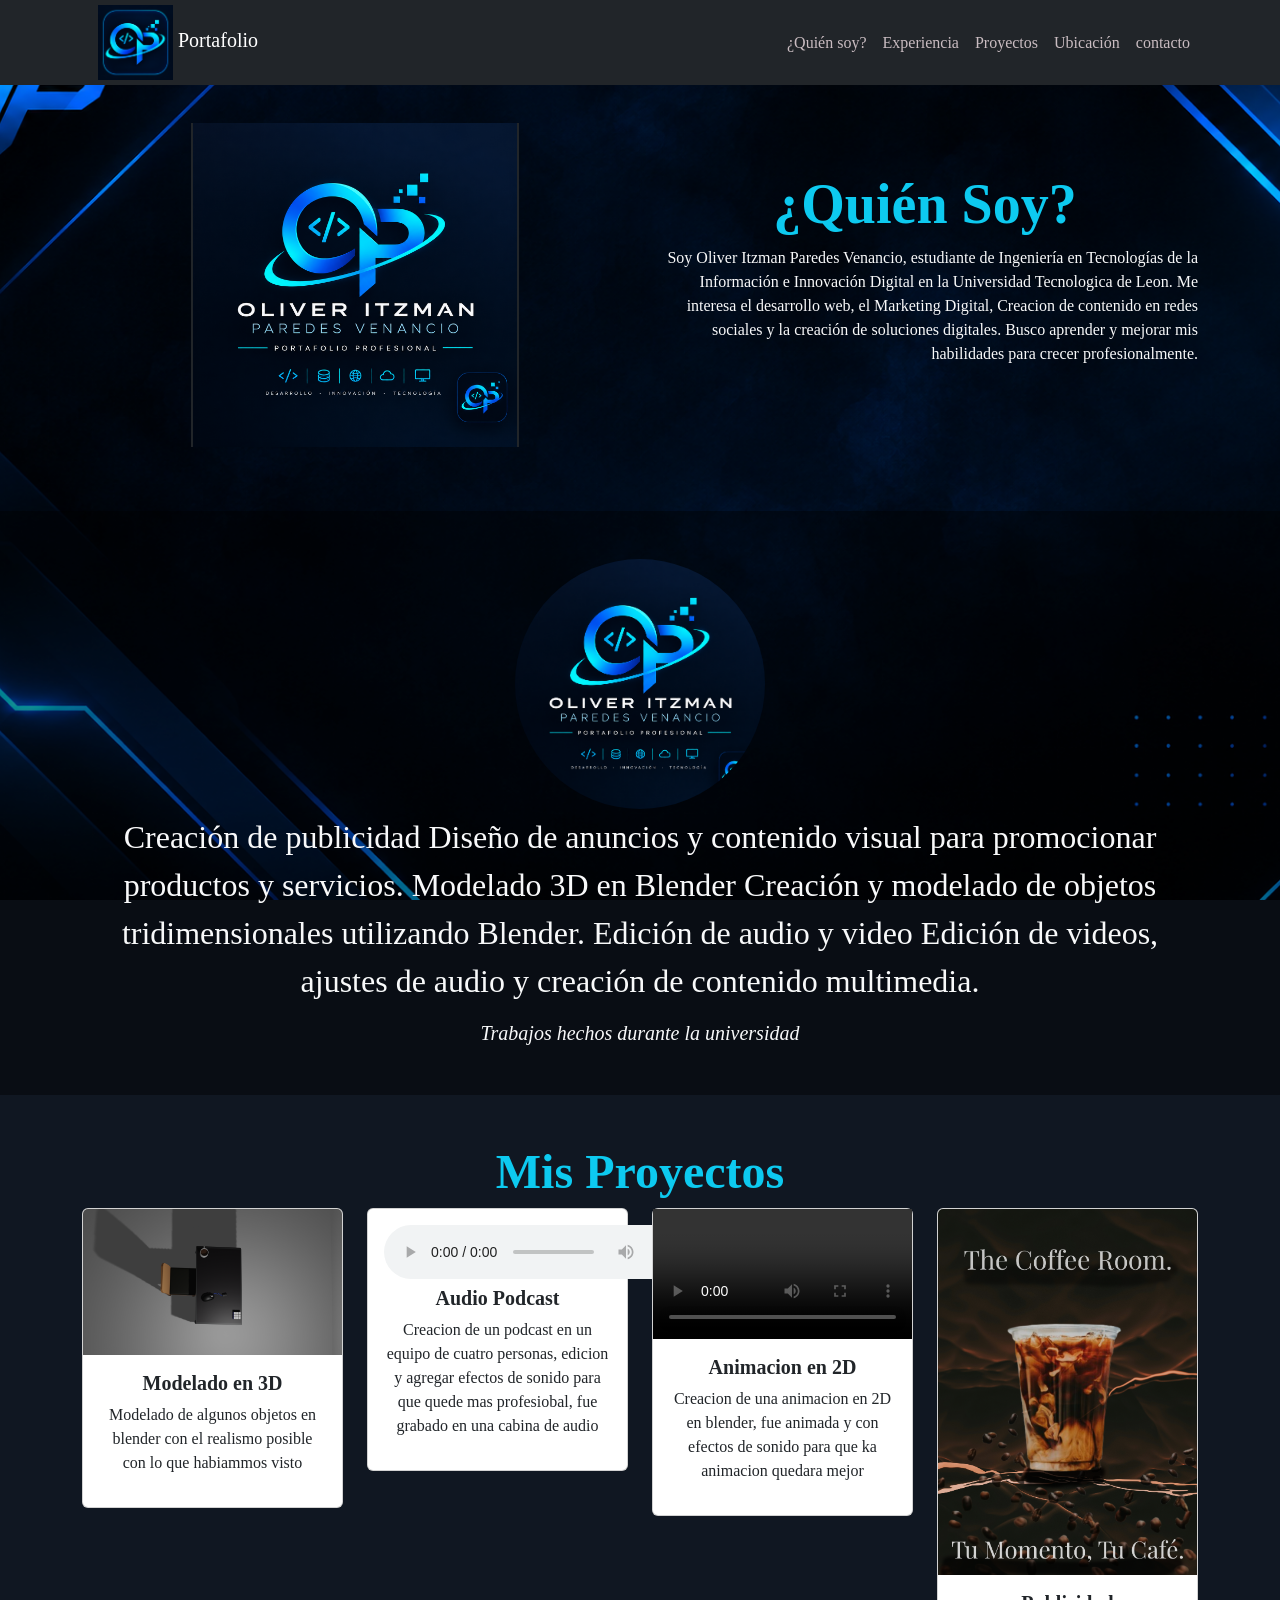
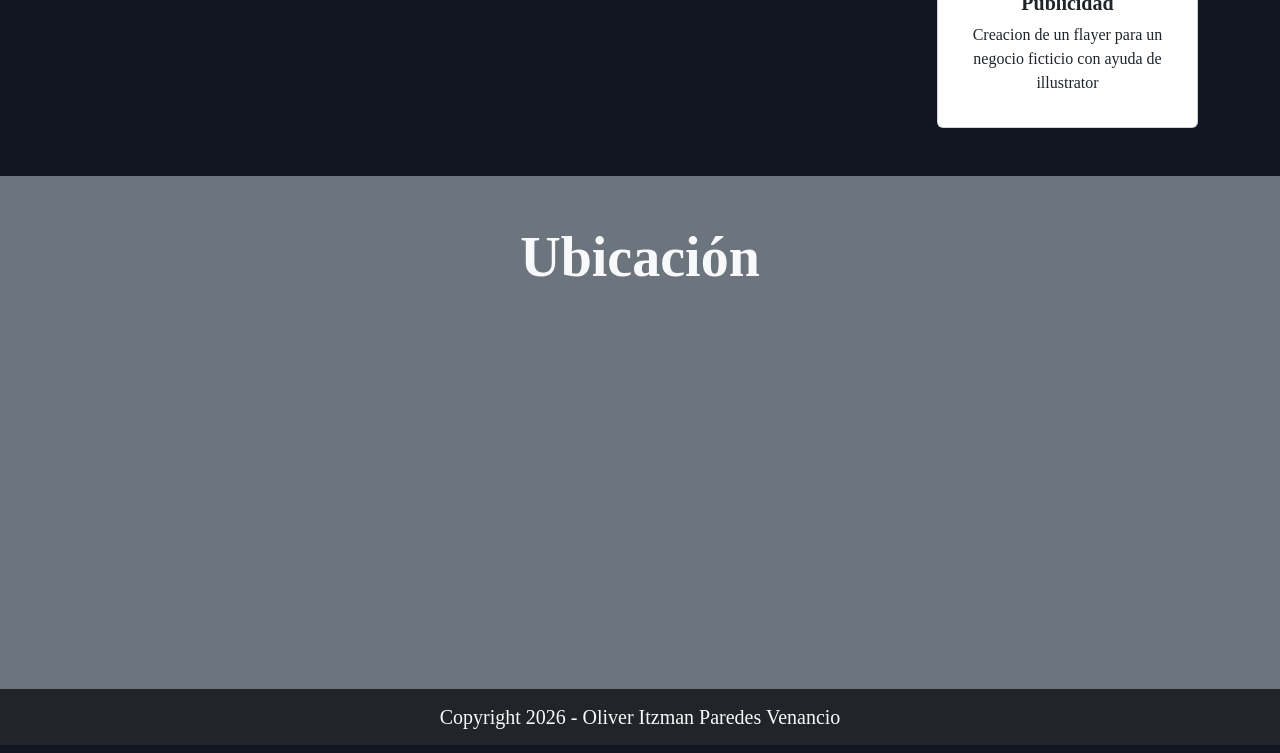
==== index.html @ 1f96e38a "Add files via upload" ====
<!DOCTYPE html>
<html lang="es">
<head>
    <meta charset="UTF-8">
    <meta name="viewport" content="width=device-width, initial-scale=1.0">

    <!-- <link href="https://cdn.jsdelivr.net/npm/bootstrap@5.3.8/dist/css/bootstrap.min.css" rel="stylesheet" integrity="sha384-sRIl4kxILFvY47J16cr9ZwB07vP4J8+LH7qKQnuqkuIAvNWLzeN8tE5YBujZqJLB" crossorigin="anonymous"> -->
    <link href="https://cdn.jsdelivr.net/npm/bootstrap@5.3.3/dist/css/bootstrap.min.css" rel="stylesheet">
    <link rel="stylesheet" href="css/estilos.css">
    <link rel="shortcut icon" href="iconos/favicon.ico" type="image/x-icon">
   
    <title>Mi Portafolio</title>
    
</head>
<body>
    <header class="navbar navbar-expand-lg bg-dark navbar-dark  py-0  fixed-top ">
     <nav class="container">
    <a class="navbar-brand" href="#"></a>
        <a class="navbar-brand" href="#">
      <img src="imagenes/Emblema tecnológico neón OP.png" alt="Logo"  class="d-inline-block align-text-middle logotipo">
      Portafolio
    </a>
      <button class="navbar-toggler" type="button" data-bs-toggle="collapse" data-bs-target="#navbarNavAltMarkup" aria-controls="navbarNavAltMarkup" aria-expanded="false" aria-label="Toggle navigation">
      <span class="navbar-toggler-icon"></span>
          </button>
    <div class="collapse navbar-collapse" id="navbarNavAltMarkup">
    <div class="navbar-nav ms-auto">
        <a class="nav-link " href="#quien">¿Quién soy?</a>
        <a class="nav-link" href="#experiencia">Experiencia</a>
        <a class="nav-link" href="#proyectos">Proyectos</a>
        <a class="nav-link" href="#ubicacion">Ubicación</a>
        <a class="nav-link" href="Contacto.html">contacto</a>
      </div>
    </div>
  </nav>
</header>

  <section id="quien" class="container py-5">

  
    <div class="row">
        <figure class="col-lg-6 col-md-10 offset-md-1 offset-lg-0">
            <img src="imagenes/Identidad tecnológica OP en neón azul.png" alt="Logo" class="img-fluid logo border-start border-end border-2 border-dark">
        </figure>

       <article class="col-lg-6 col-md-10 offset-md-1 offset-lg-0 text-center text-lg-end pt-lg-5">
        <h1 class="display-4 fw-bold text-info text-center">¿Quién Soy?</h1>
        <p id="parrafo" class="collapse d-lg-block text-light "> Soy Oliver Itzman Paredes Venancio, estudiante de Ingeniería en Tecnologías de la Información e Innovación Digital en la Universidad Tecnologica de Leon. Me interesa el desarrollo web, el Marketing Digital, Creacion de contenido en redes sociales  y la creación de soluciones digitales. Busco aprender y mejorar mis habilidades para crecer profesionalmente.</p>
        <a class="btn btn-primary d-lg-none" data-bs-toggle="collapse" href="#parrafo" role="button" aria-expanded="false" aria-controls="collapseExample">
      Leer Más....
  </a>

      </article>

    </div>

    </section> 

     <section id="experiencia" class="text-center text-light py-5 ">
       
      <article class="container"> 
        <img src="imagenes/Identidad tecnológica OP en neón azul.png" alt="Usuario" class="img-fluid rounded-circle d-none d-lg-inline mb-1" width="250">
        <p class="fs-2">Creación de publicidad

Diseño de anuncios y contenido visual para promocionar productos y servicios.

Modelado 3D en Blender

Creación y modelado de objetos tridimensionales utilizando Blender.

Edición de audio y video

Edición de videos, ajustes de audio y creación de contenido multimedia.</p>
         <span class="h5 fst-italic"> Trabajos hechos durante la universidad</span>  
      </article>
        
     </section>
     <section id="proyectos" class="py-5 container">
      <h1 class="display-5 fw-bold text-center text-info">Mis Proyectos</h1>
      <div class="row">
        <article class="col-10 offset-1 col-md-6 offset-md-0 col-lg-3 mb-3 mb-lg-0">
        <div class="card">
         <img src="imagenes/Blender.png" class="card-img-top" alt="Modelado en 3D">
       <div class="card-body">
         <h5 class="card-title fw-bold text-start text-lg-center"> Modelado en 3D </h5>
         <p class="card-text d-none d-lg-block text-center">Modelado de algunos objetos en blender con el realismo posible con lo que habiammos visto</p>
        <a href="#" class="btn btn-primary d-lg-none"  data-bs-toggle="modal" data-bs-target="#proy_M3">Ver Proyecto....</a>
      </div>
   </div>
   </article>
        <article class="col-10 offset-1 col-md-6 offset-md-0 col-lg-3 mb-3 mb-lg-0">
        <div class="card">
          
       <div class="card-body"> <audio controls>
        <source src="audio/podcast.wav" type="audio/wav">
        Tu navegador no puede reproducir este audio.
          </audio>

         <h5 class="card-title fw-bold text-start text-lg-center">Audio Podcast</h5>
         <p class="card-text d-none d-lg-block text-center">Creacion de un podcast en un equipo de cuatro personas, edicion y agregar efectos de sonido para que quede mas profesiobal, fue grabado en una cabina de audio</p>
        <a href="#" class="btn btn-primary d-lg-none"  data-bs-toggle="modal" data-bs-target="#proy_AP">Ver Proyecto....</a>
      </div>
   </div>
   </article>
        <article class="col-10 offset-1 col-md-6 offset-md-0 col-lg-3 mb-3 mb-lg-0">
        <div class="card">
            <video controls>
        <source src="video/Animacion2d.mp4" type="video/mp4">
        Tu navegador no puede reproducir este video.
            </video>
       <div class="card-body">
         <h5 class="card-title fw-bold text-start text-lg-center">Animacion en 2D</h5>
         <p class="card-text d-none d-lg-block text-center">Creacion de una animacion en 2D en blender, fue animada y con efectos de sonido para que ka animacion quedara mejor</p>
        <a href="#" class="btn btn-primary d-lg-none"  data-bs-toggle="modal" data-bs-target="#proy_AD">Ver Proyecto....</a>
      </div>
   </div>
   </article>
        <article class="col-10 offset-1 col-md-6 offset-md-0 col-lg-3 mb-3 mb-lg-0">
        <div class="card">
         <img src="imagenes/Cartel-Publicitario.png" class="card-img-top" alt="Publicidad">
       <div class="card-body">
         <h5 class="card-title fw-bold text-start text-lg-center">Publicidad </h5>
         <p class="card-text d-none d-lg-block text-center">Creacion de un flayer para un negocio ficticio con ayuda de illustrator</p>
        <a href="#" class="btn btn-primary d-lg-none"  data-bs-toggle="modal" data-bs-target="#proy_Pb">Ver Proyecto....</a>
      </div>
   </div>
   </article>
</div>
     </section>

     <section id="ubicacion" class="container-fluid bg-secondary pt-2 pt-lg-5 pb-3">
       <h1 class="display-4 fw-bold text-center pb-3 text-light d-none d-lg-block">Ubicación</h1>
       <iframe id="mapa"   class="w-100"  height="400" src="https://www.google.com/maps/embed?pb=!1m18!1m12!1m3!1d29781.062373340967!2d-101.6162001375398!3d21.087323456879627!2m3!1f0!2f0!3f0!3m2!1i1024!2i768!4f13.1!3m3!1m2!1s0x842b963652f40f0d%3A0xa7d88da0ad8eff8a!2sUniversidad%20Tecnol%C3%B3gica%20de%20Le%C3%B3n!5e0!3m2!1ses-419!2smx!4v1792824363366!5m2!1ses-419!2smx" width="600" height="450" style="border:0;" allowfullscreen="" loading="lazy" referrerpolicy="strict-origin-when-cross-origin"></>">
      
      </iframe>
       
       <!-- carousel -->
     </section>


     <footer class="container-fluid bg-dark text-light text-center">
      <p class="py-3 h5">Copyright 2026 - Oliver Itzman Paredes Venancio</p>
     </footer>




     <!---------Ventanas Modales------------>
     <div class="modal fade" id="proy_M3" data-bs-backdrop="static" data-bs-keyboard="false" tabindex="-1" aria-labelledby="staticBackdropLabel" aria-hidden="true">
  <div class="modal-dialog">
    <div class="modal-content">
      <div class="modal-header">
        <h1 class="modal-title fs-5" id="staticBackdropLabel">Modelado</h1>
        <button type="button" class="btn-close" data-bs-dismiss="modal" aria-label="Close"></button>
      </div>
      <div class="modal-body">
       Modelado de Objetos en Blender
      </div>
      <div class="modal-footer">
        <button type="button" class="btn btn-secondary" data-bs-dismiss="modal">Close</button>
      </div>
    </div>
  </div>
</div>
     <div class="modal fade" id="proy_AP" data-bs-backdrop="static" data-bs-keyboard="false" tabindex="-1" aria-labelledby="staticBackdropLabel" aria-hidden="true">
  <div class="modal-dialog">
    <div class="modal-content">
      <div class="modal-header">
        <h1 class="modal-title fs-5" id="staticBackdropLabel">Audio Podcast</h1>
        <button type="button" class="btn-close" data-bs-dismiss="modal" aria-label="Close"></button>
      </div>
      <div class="modal-body">
        Elaboracion de Podcast con efectos de sonido
      </div>
      <div class="modal-footer">
        <button type="button" class="btn btn-secondary" data-bs-dismiss="modal">Close</button>
      </div>
    </div>
  </div>
</div>
     <div class="modal fade" id="proy_AD" data-bs-backdrop="static" data-bs-keyboard="false" tabindex="-1" aria-labelledby="staticBackdropLabel" aria-hidden="true">
  <div class="modal-dialog">
    <div class="modal-content">
      <div class="modal-header">
        <h1 class="modal-title fs-5" id="staticBackdropLabel">Animacion en 2D</h1>
        <button type="button" class="btn-close" data-bs-dismiss="modal" aria-label="Close"></button>
      </div>
      <div class="modal-body">
        Creacion de animacion en 2D, creamos una animacion de among us aporte la idea creativa y los objetos
      </div>
      <div class="modal-footer">
        <button type="button" class="btn btn-secondary" data-bs-dismiss="modal">Close</button>
      </div>
    </div>
  </div>
</div>
     <div class="modal fade" id="proy_Pb" data-bs-backdrop="static" data-bs-keyboard="false" tabindex="-1" aria-labelledby="staticBackdropLabel" aria-hidden="true">
  <div class="modal-dialog">
    <div class="modal-content">
      <div class="modal-header">
        <h1 class="modal-title fs-5" id="staticBackdropLabel">Publicidad</h1>
        <button type="button" class="btn-close" data-bs-dismiss="modal" aria-label="Close"></button>
      </div>
      <div class="modal-body">
        Elaboracion de un flayer para un negocio 
      </div>
      <div class="modal-footer">
        <button type="button" class="btn btn-secondary" data-bs-dismiss="modal">Close</button>
      </div>
    </div>
  </div>
</div>







   
    <!--  <script src="https://cdn.jsdelivr.net/npm/bootstrap@5.3.8/dist/js/bootstrap.bundle.min.js" integrity="sha384-FKyoEForCGlyvwx9Hj09JcYn3nv7wiPVlz7YYwJrWVcXK/BmnVDxM+D2scQbITxI" crossorigin="anonymous"></script>  -->
   
    <script src="js/bootstrap.bundle.min.js"></script>
    <script src="https://cdn.jsdelivr.net/npm/bootstrap@5.3.3/dist/js/bootstrap.bundle.min.js"></script>
</body>
</html>
---- css/estilos.css ----
@font-face {
    font-family: "Chilanka";
    src: url("../font/Chilanka-Regular.ttf");
}
@font-face {
    font-family: "Bubbler";
    src: url("../font/BubblerOne-Regular.ttf");
}

body{
    font-family: Bubbler, cursive;
    background-image: url("../imagenes/Fondo.png");
    background-size: cover;
    background-position: center;
    background-repeat: no-repeat;
    background-attachment: fixed;
    background-color: #101722;
}

body.contacto footer {
    flex-shrink: 0;
}

.contacto{ font-family: Chilanka, cursive;
    background-image: url("../imagenes/Fondo2.jpg");
    background-size: cover;
    background-position: center;
    background-repeat: no-repeat;
    background-attachment: fixed;
    background-color: #101722;

}

.logotipo{
    width: 75px;


}
.logo{

     width: 60%;
     height: auto;
     display: block;
     margin: auto;

}
.nav-link{
    color: rgba(244, 226, 231, 0.8)
}

.nav-link:hover{
    color: rgb(3, 15, 25,1);
}

#quien{
    margin-top: 75px;
}

.card:hover{
    box-shadow: 0px 0px 5px #000;

}

#mapa{
    height: 350px;
}

#experiencia{
    background-color: rgba(0, 0, 0, 0.425);
}
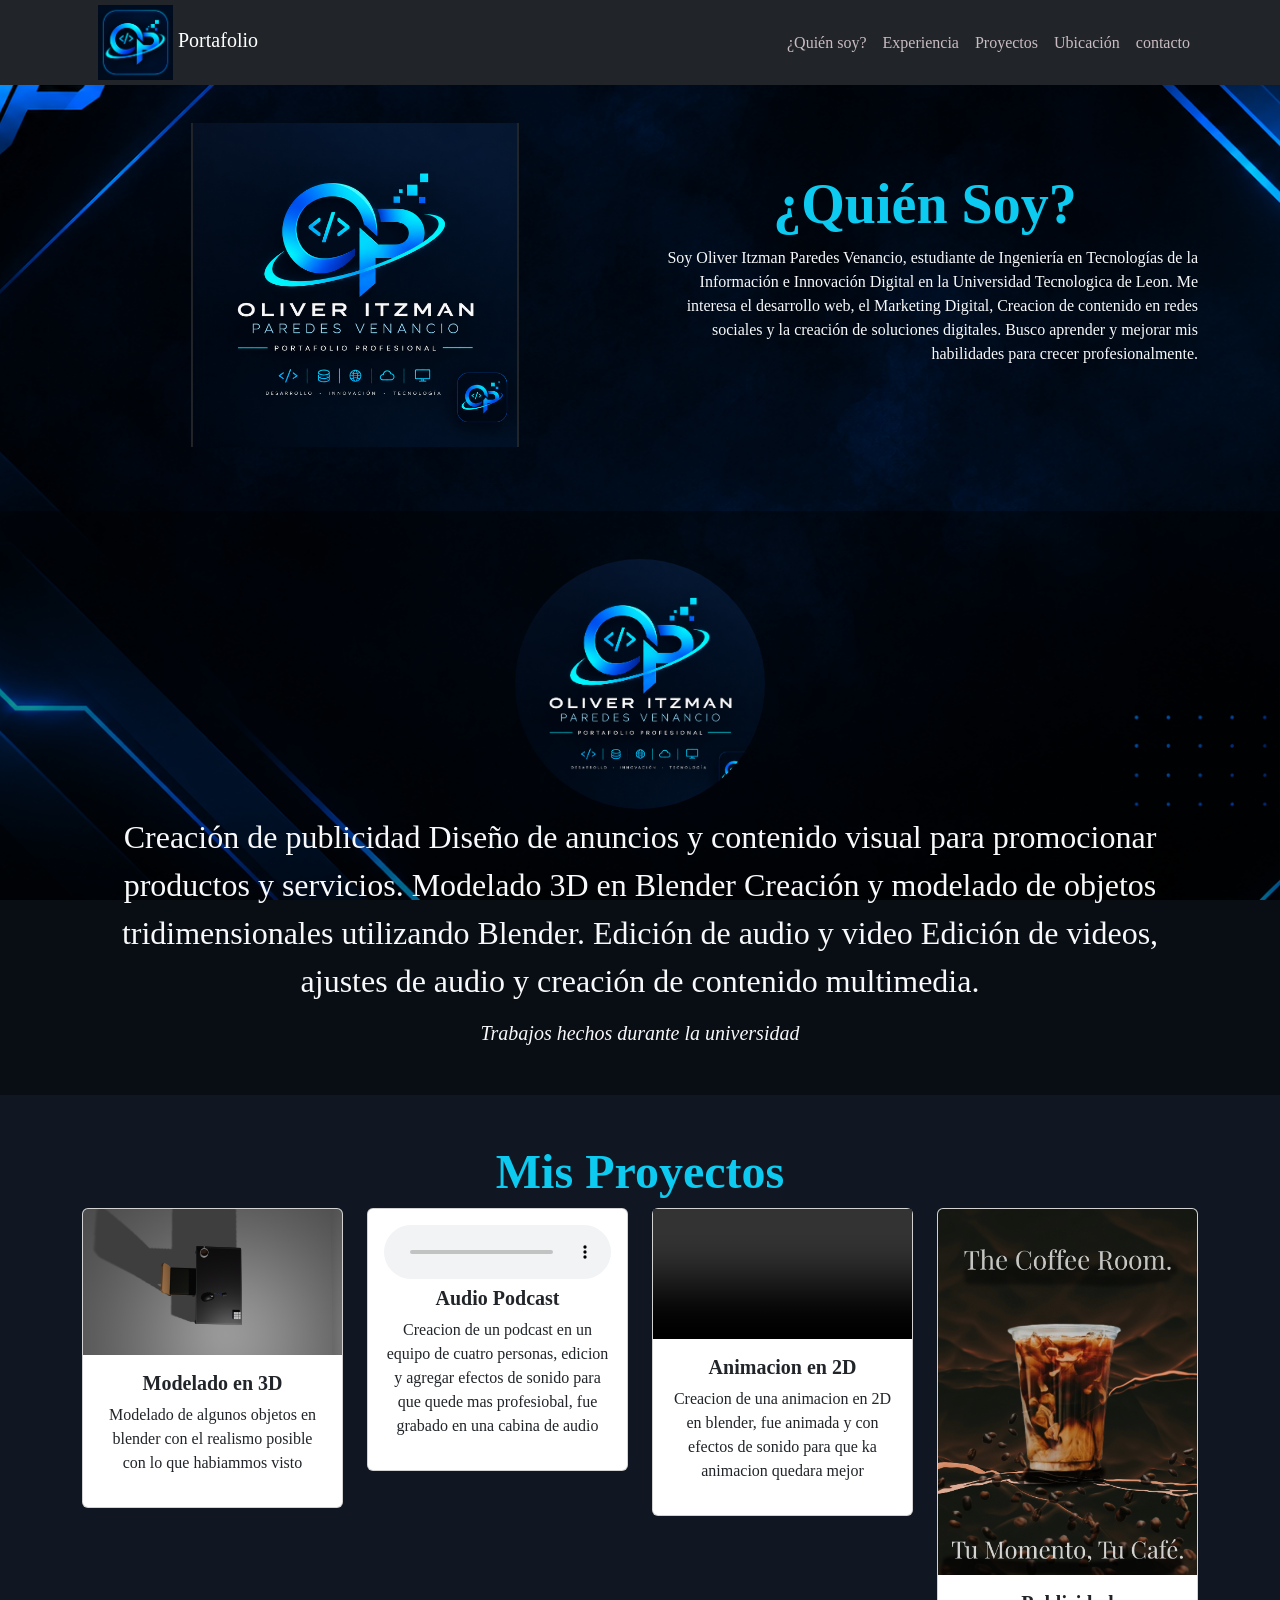
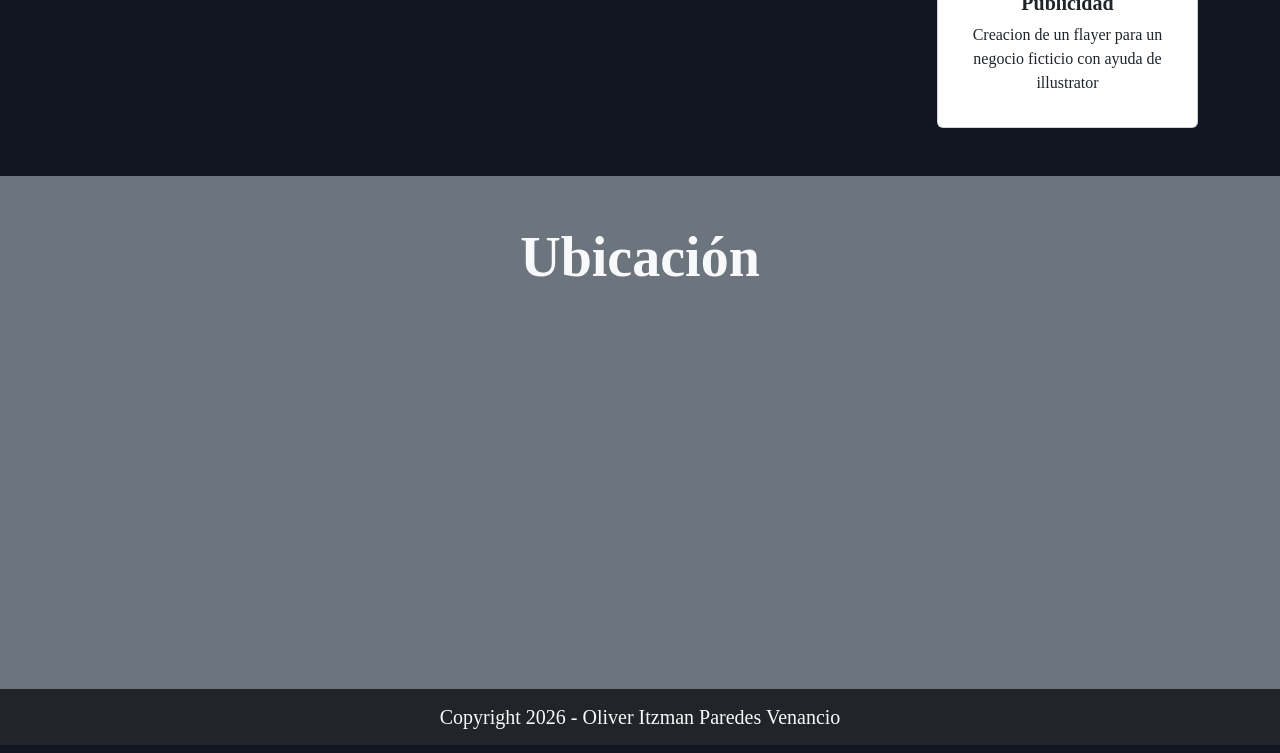
==== commit 966c5553: "Add files via upload" ====
--- a/index.html
+++ b/index.html
@@ -91,10 +91,10 @@
         <article class="col-10 offset-1 col-md-6 offset-md-0 col-lg-3 mb-3 mb-lg-0">
         <div class="card">
           
-       <div class="card-body"> <audio controls>
-        <source src="audio/podcast.wav" type="audio/wav">
-        Tu navegador no puede reproducir este audio.
-          </audio>
+       <div class="card-body"> <audio controls class="w-100">
+         <source src="audio/PodCast.mp3" type="audio/mpeg">
+          Tu navegador no puede reproducir este audio.
+           </audio>
 
          <h5 class="card-title fw-bold text-start text-lg-center">Audio Podcast</h5>
          <p class="card-text d-none d-lg-block text-center">Creacion de un podcast en un equipo de cuatro personas, edicion y agregar efectos de sonido para que quede mas profesiobal, fue grabado en una cabina de audio</p>
@@ -104,10 +104,10 @@
    </article>
         <article class="col-10 offset-1 col-md-6 offset-md-0 col-lg-3 mb-3 mb-lg-0">
         <div class="card">
-            <video controls>
-        <source src="video/Animacion2d.mp4" type="video/mp4">
-        Tu navegador no puede reproducir este video.
-            </video>
+            <video controls class="w-100">
+             <source src="video/Animacion2d.mp4" type="video/mp4">
+              Tu navegador no puede reproducir este video.
+                </video>
        <div class="card-body">
          <h5 class="card-title fw-bold text-start text-lg-center">Animacion en 2D</h5>
          <p class="card-text d-none d-lg-block text-center">Creacion de una animacion en 2D en blender, fue animada y con efectos de sonido para que ka animacion quedara mejor</p>
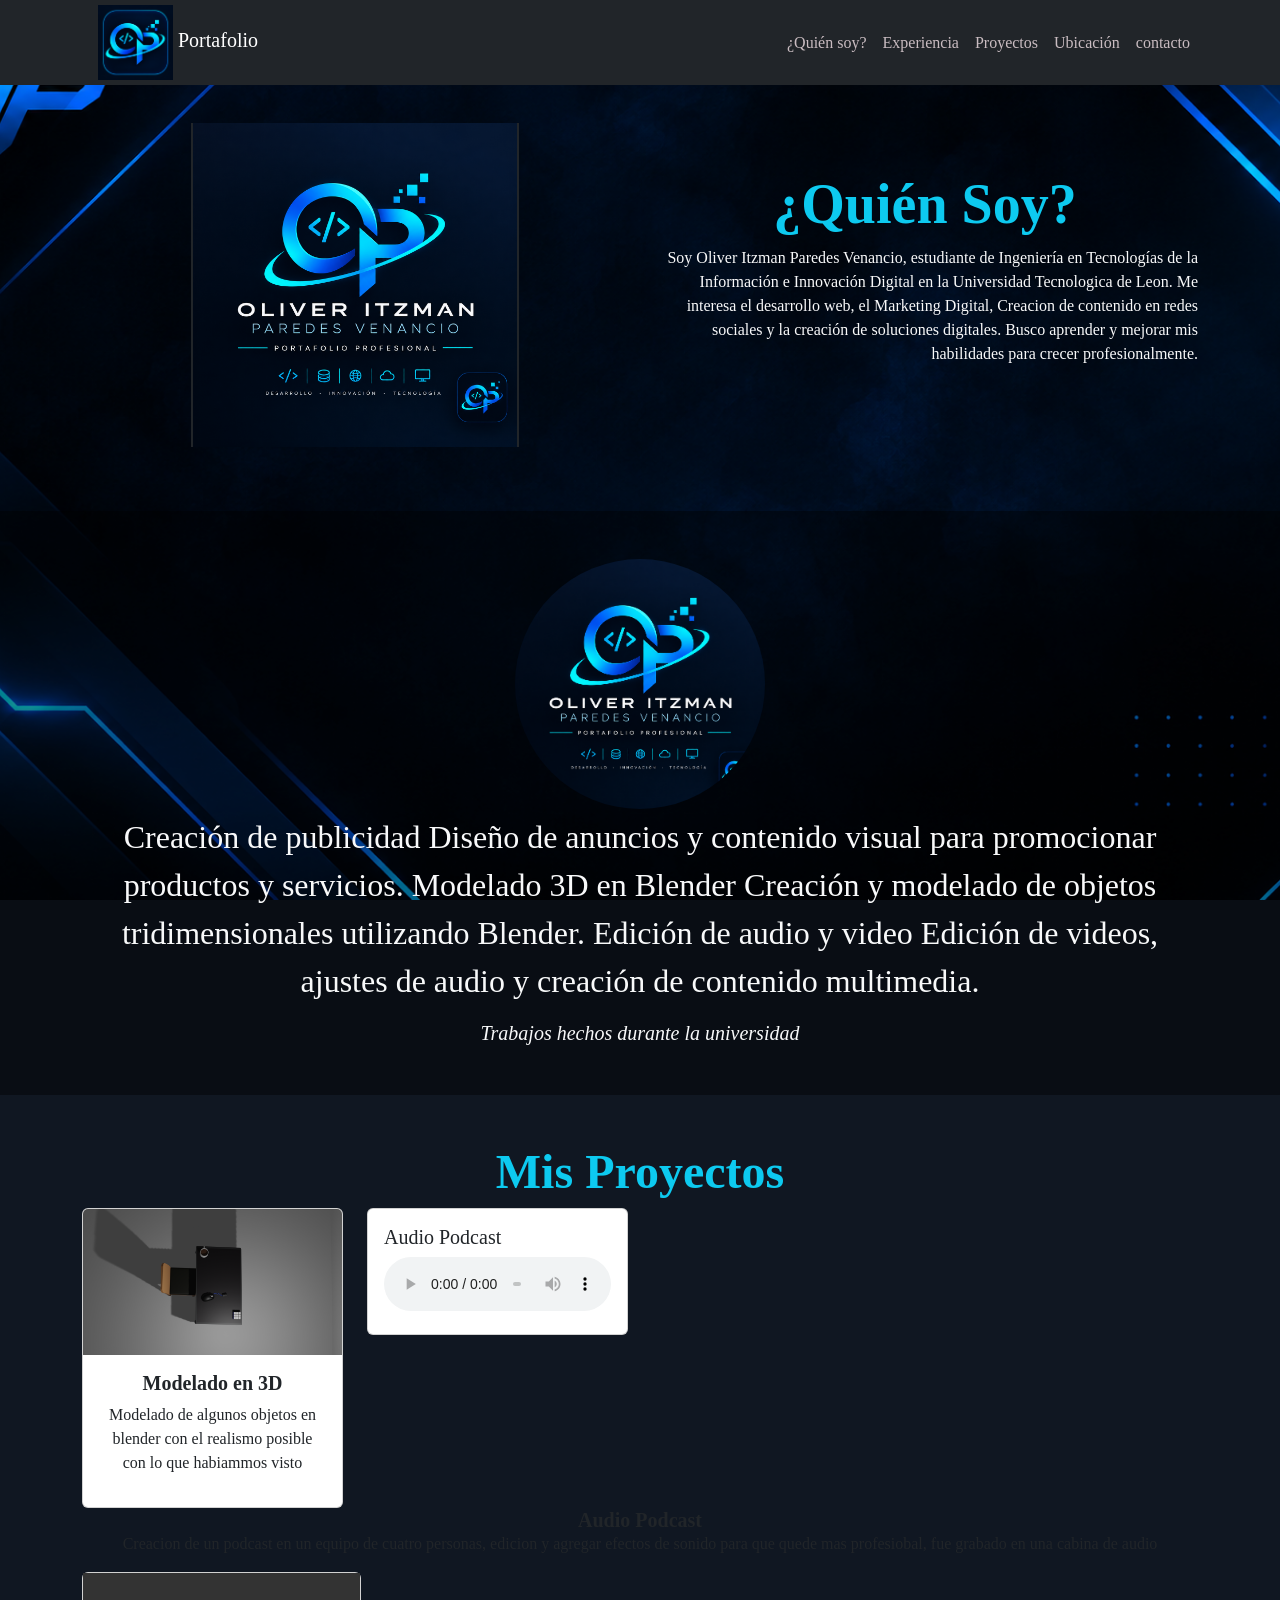
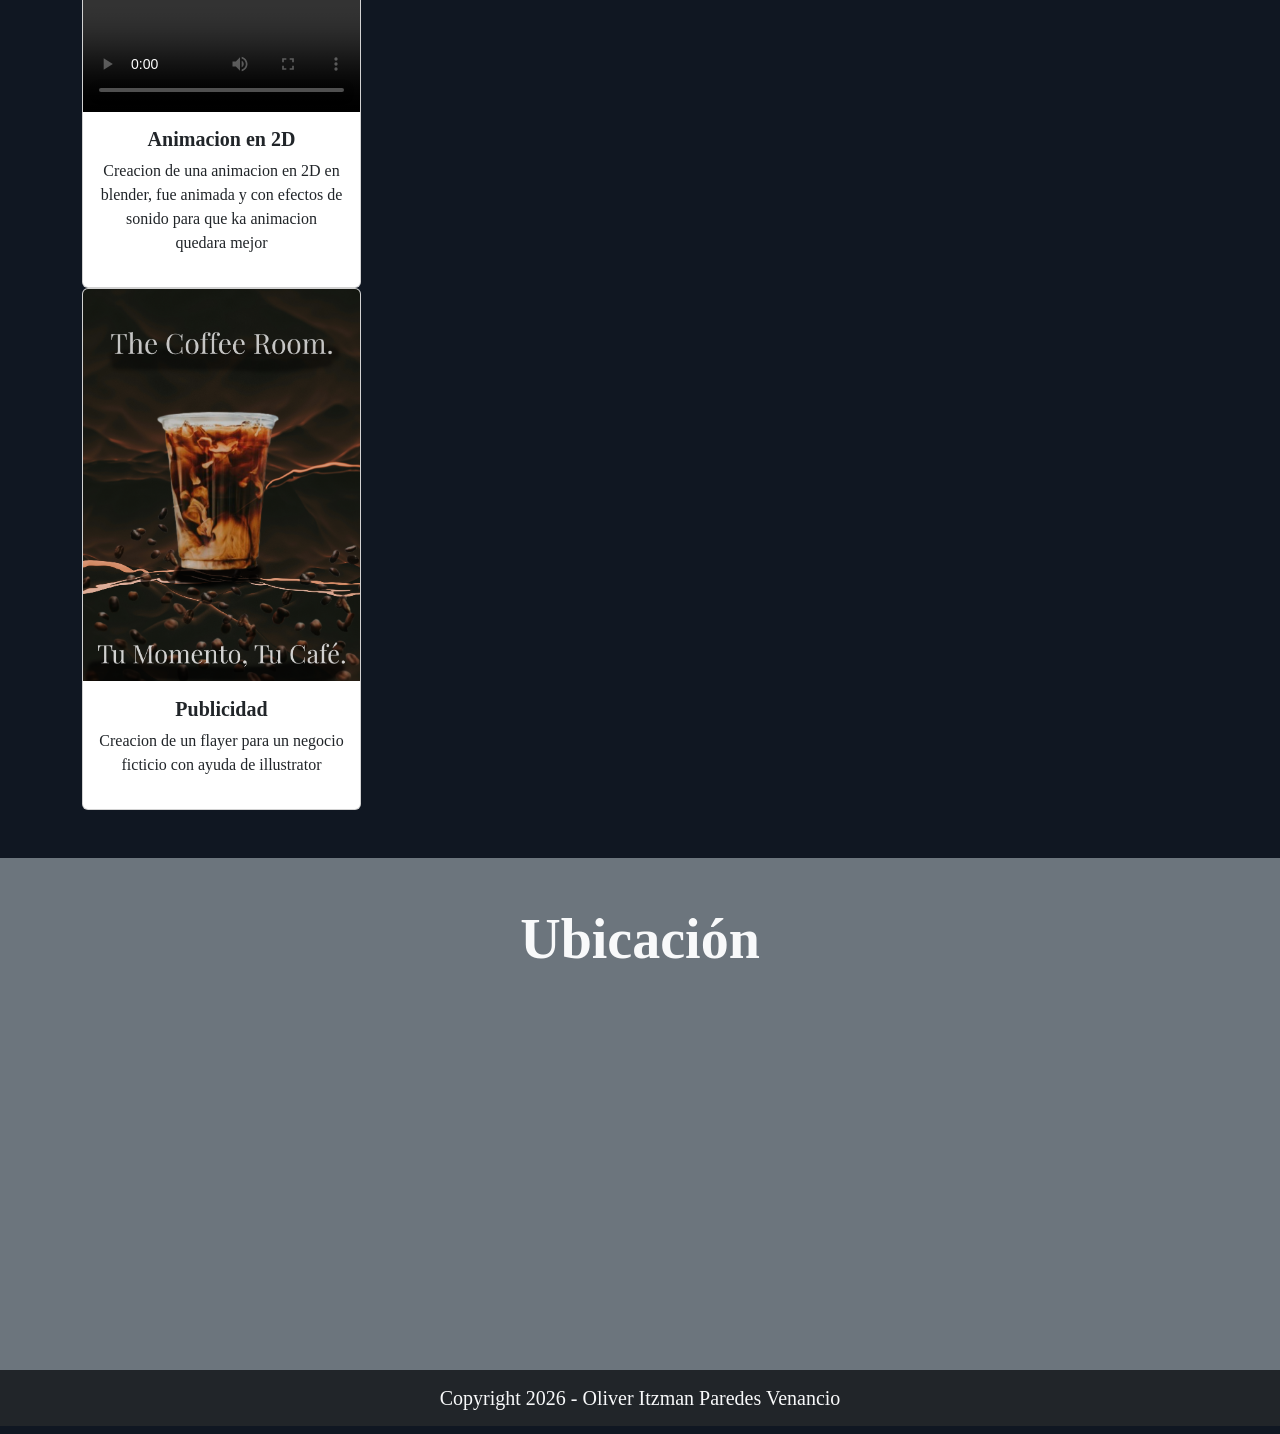
==== commit c624d77d: "Add files via upload" ====
--- a/index.html
+++ b/index.html
@@ -88,13 +88,17 @@
       </div>
    </div>
    </article>
-        <article class="col-10 offset-1 col-md-6 offset-md-0 col-lg-3 mb-3 mb-lg-0">
-        <div class="card">
-          
-       <div class="card-body"> <audio controls class="w-100">
-         <source src="audio/PodCast.mp3" type="audio/mpeg">
-          Tu navegador no puede reproducir este audio.
-           </audio>
+        <article class="col-10 offset-1 col-md-6 offset-md-0 col-lg-3 mb-3">
+    <div class="card">
+        <div class="card-body">
+            <h5 class="card-title">Audio Podcast</h5>
+                    <audio controls preload="metadata" class="w-100">
+                      <source src="./audio/PodCast.mp3" type="audio/mpeg">
+                         Tu navegador no puede reproducir este audio.
+                         </audio>
+                      </div>
+                  </div>
+               </article>
 
          <h5 class="card-title fw-bold text-start text-lg-center">Audio Podcast</h5>
          <p class="card-text d-none d-lg-block text-center">Creacion de un podcast en un equipo de cuatro personas, edicion y agregar efectos de sonido para que quede mas profesiobal, fue grabado en una cabina de audio</p>
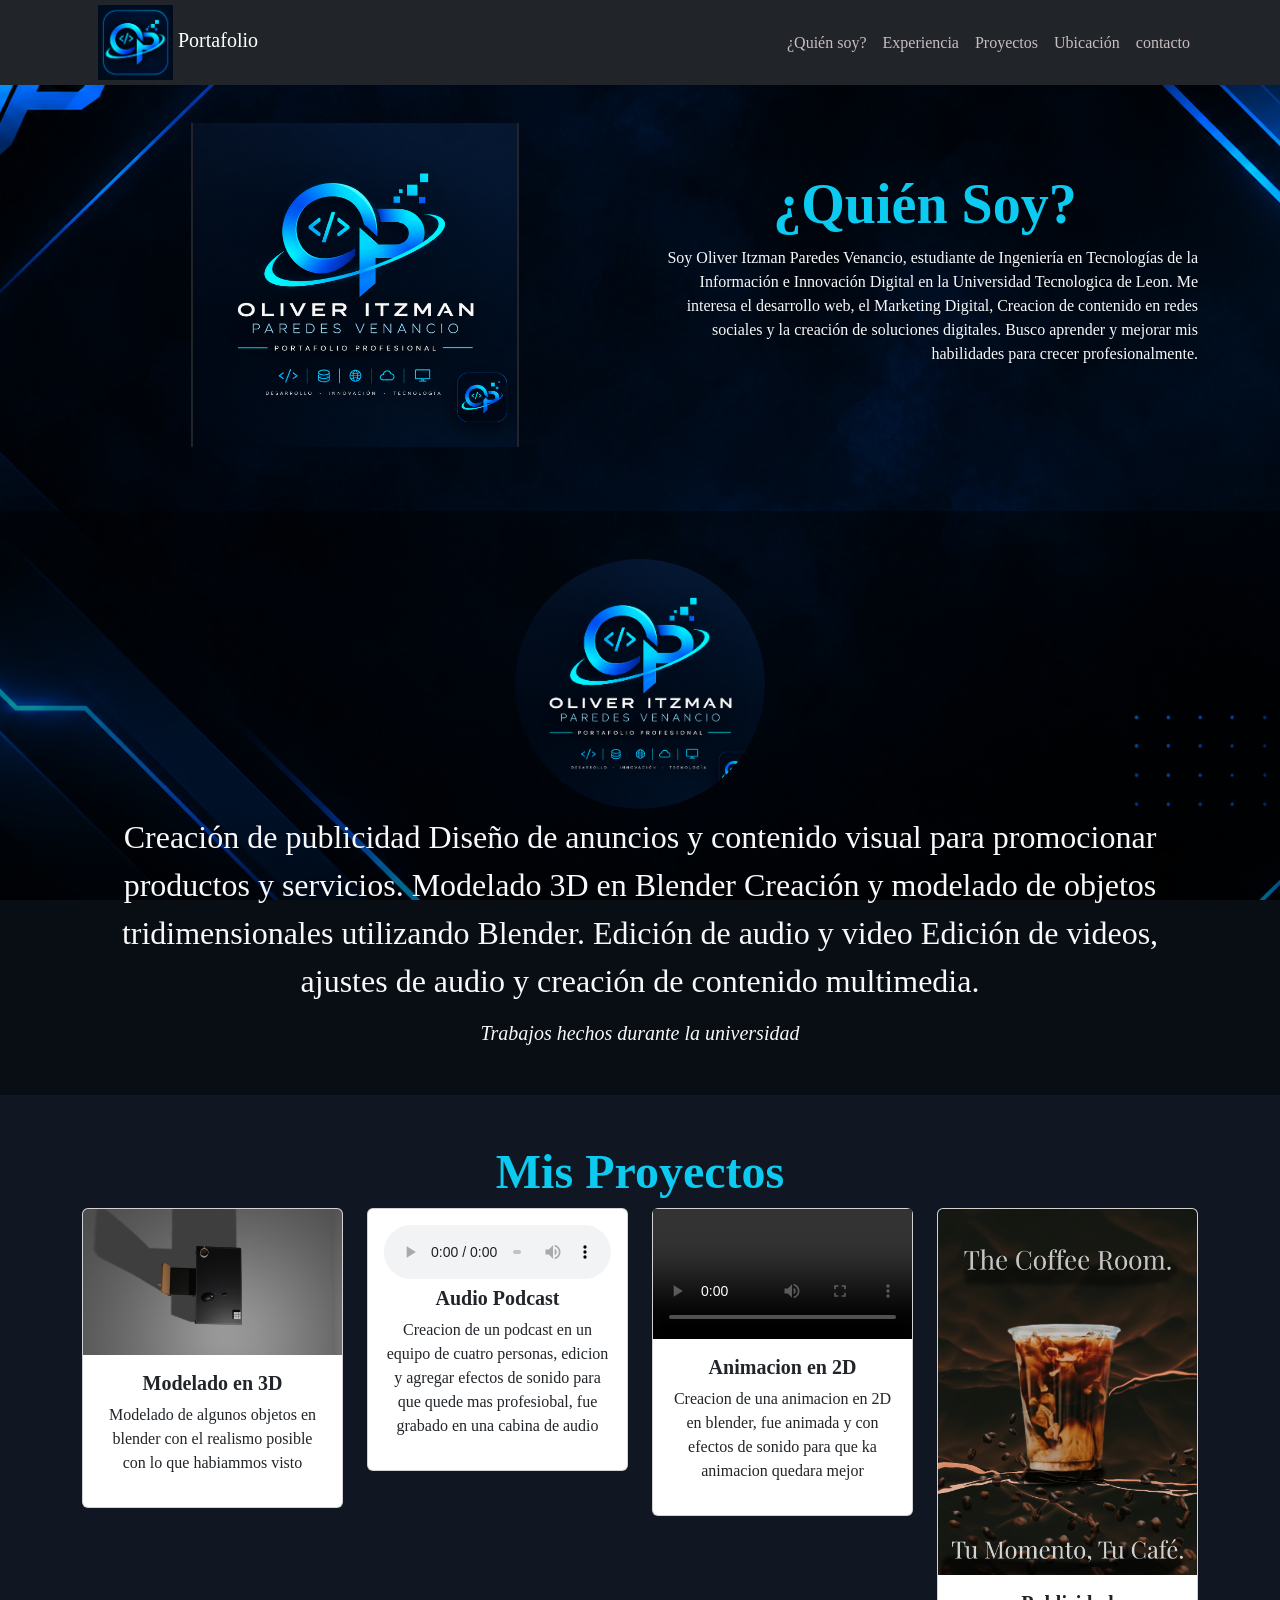
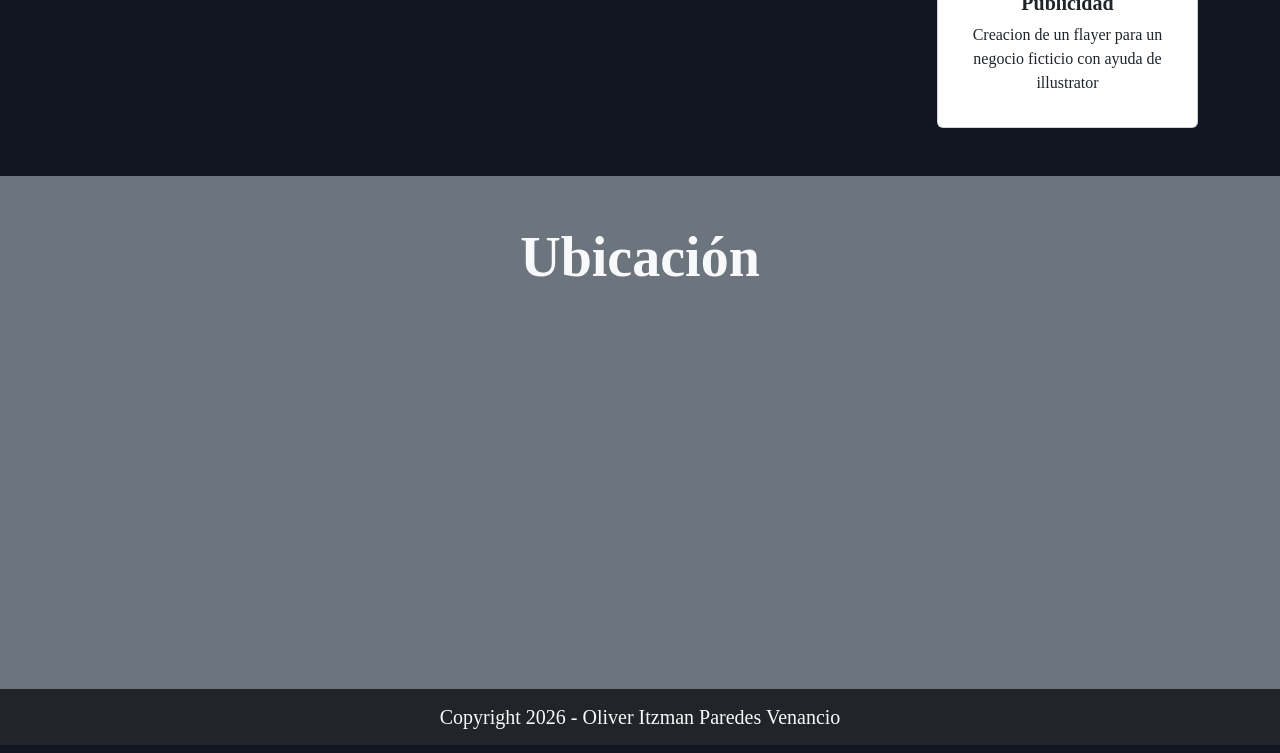
==== commit 7323d173: "Add files via upload" ====
--- a/index.html
+++ b/index.html
@@ -88,17 +88,13 @@
       </div>
    </div>
    </article>
-        <article class="col-10 offset-1 col-md-6 offset-md-0 col-lg-3 mb-3">
-    <div class="card">
-        <div class="card-body">
-            <h5 class="card-title">Audio Podcast</h5>
-                    <audio controls preload="metadata" class="w-100">
-                      <source src="./audio/PodCast.mp3" type="audio/mpeg">
-                         Tu navegador no puede reproducir este audio.
-                         </audio>
-                      </div>
-                  </div>
-               </article>
+        <article class="col-10 offset-1 col-md-6 offset-md-0 col-lg-3 mb-3 mb-lg-0">
+        <div class="card">
+          
+       <div class="card-body"> <audio controls class="w-100">
+         <source src="audio/PodCast.mp3" type="audio/mpeg">
+          Tu navegador no puede reproducir este audio.
+           </audio>
 
          <h5 class="card-title fw-bold text-start text-lg-center">Audio Podcast</h5>
          <p class="card-text d-none d-lg-block text-center">Creacion de un podcast en un equipo de cuatro personas, edicion y agregar efectos de sonido para que quede mas profesiobal, fue grabado en una cabina de audio</p>
@@ -111,7 +107,7 @@
             <video controls class="w-100">
              <source src="video/Animacion2d.mp4" type="video/mp4">
               Tu navegador no puede reproducir este video.
-                </video>
+</video>
        <div class="card-body">
          <h5 class="card-title fw-bold text-start text-lg-center">Animacion en 2D</h5>
          <p class="card-text d-none d-lg-block text-center">Creacion de una animacion en 2D en blender, fue animada y con efectos de sonido para que ka animacion quedara mejor</p>
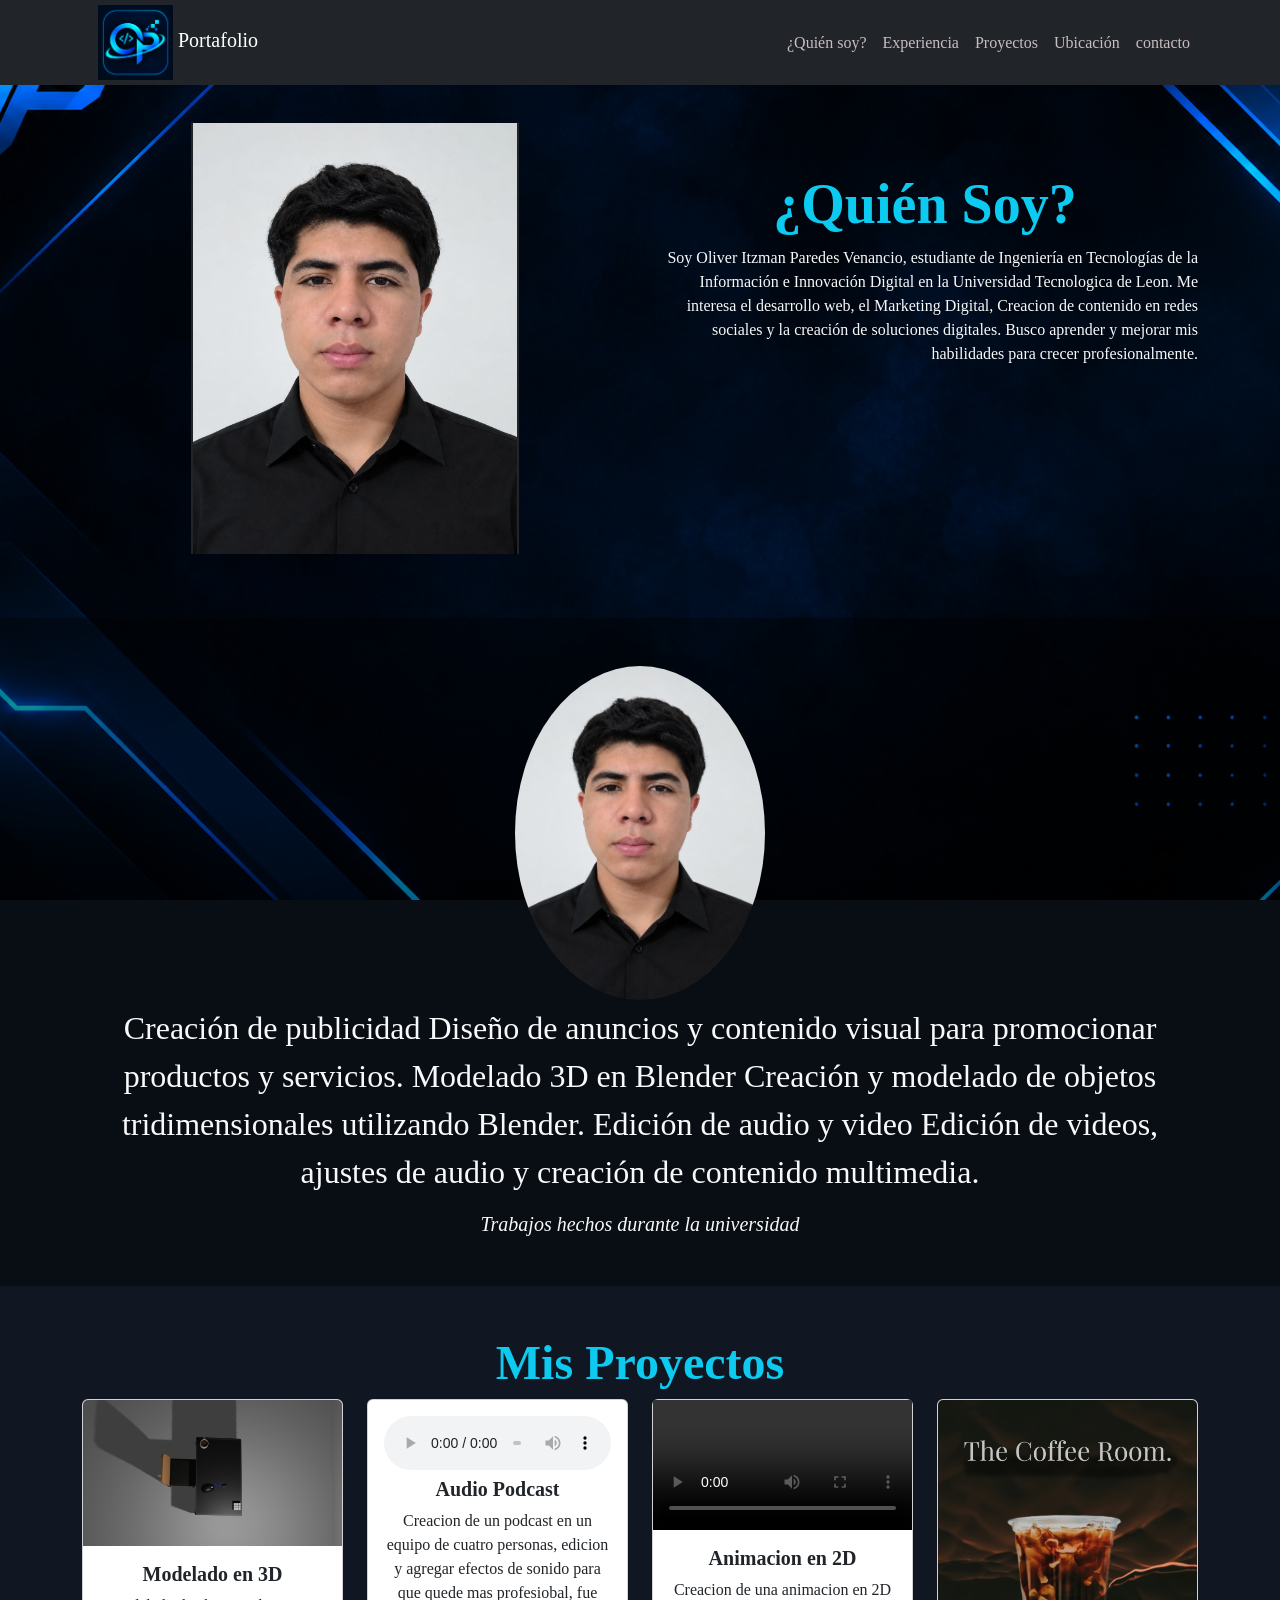
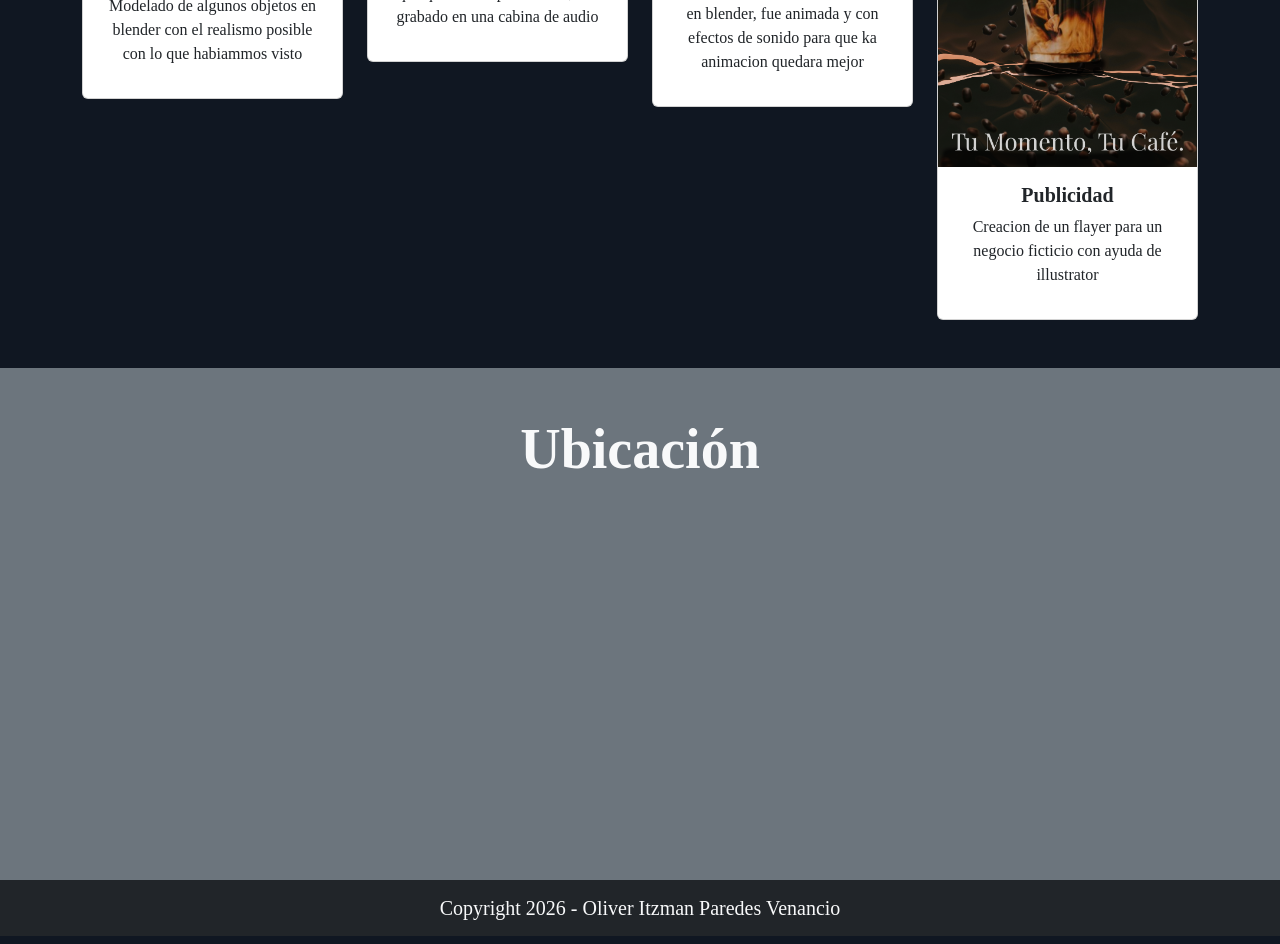
==== commit 6ecc4c6f: "Add files via upload" ====
--- a/index.html
+++ b/index.html
@@ -40,7 +40,7 @@
   
     <div class="row">
         <figure class="col-lg-6 col-md-10 offset-md-1 offset-lg-0">
-            <img src="imagenes/Identidad tecnológica OP en neón azul.png" alt="Logo" class="img-fluid logo border-start border-end border-2 border-dark">
+            <img src="imagenes/fotomia.jpeg" alt="Logo" class="img-fluid logo border-start border-end border-2 border-dark">
         </figure>
 
        <article class="col-lg-6 col-md-10 offset-md-1 offset-lg-0 text-center text-lg-end pt-lg-5">
@@ -59,7 +59,7 @@
      <section id="experiencia" class="text-center text-light py-5 ">
        
       <article class="container"> 
-        <img src="imagenes/Identidad tecnológica OP en neón azul.png" alt="Usuario" class="img-fluid rounded-circle d-none d-lg-inline mb-1" width="250">
+        <img src="imagenes/fotomia.jpeg" alt="Usuario" class="img-fluid rounded-circle d-none d-lg-inline mb-1" width="250">
         <p class="fs-2">Creación de publicidad
 
 Diseño de anuncios y contenido visual para promocionar productos y servicios.
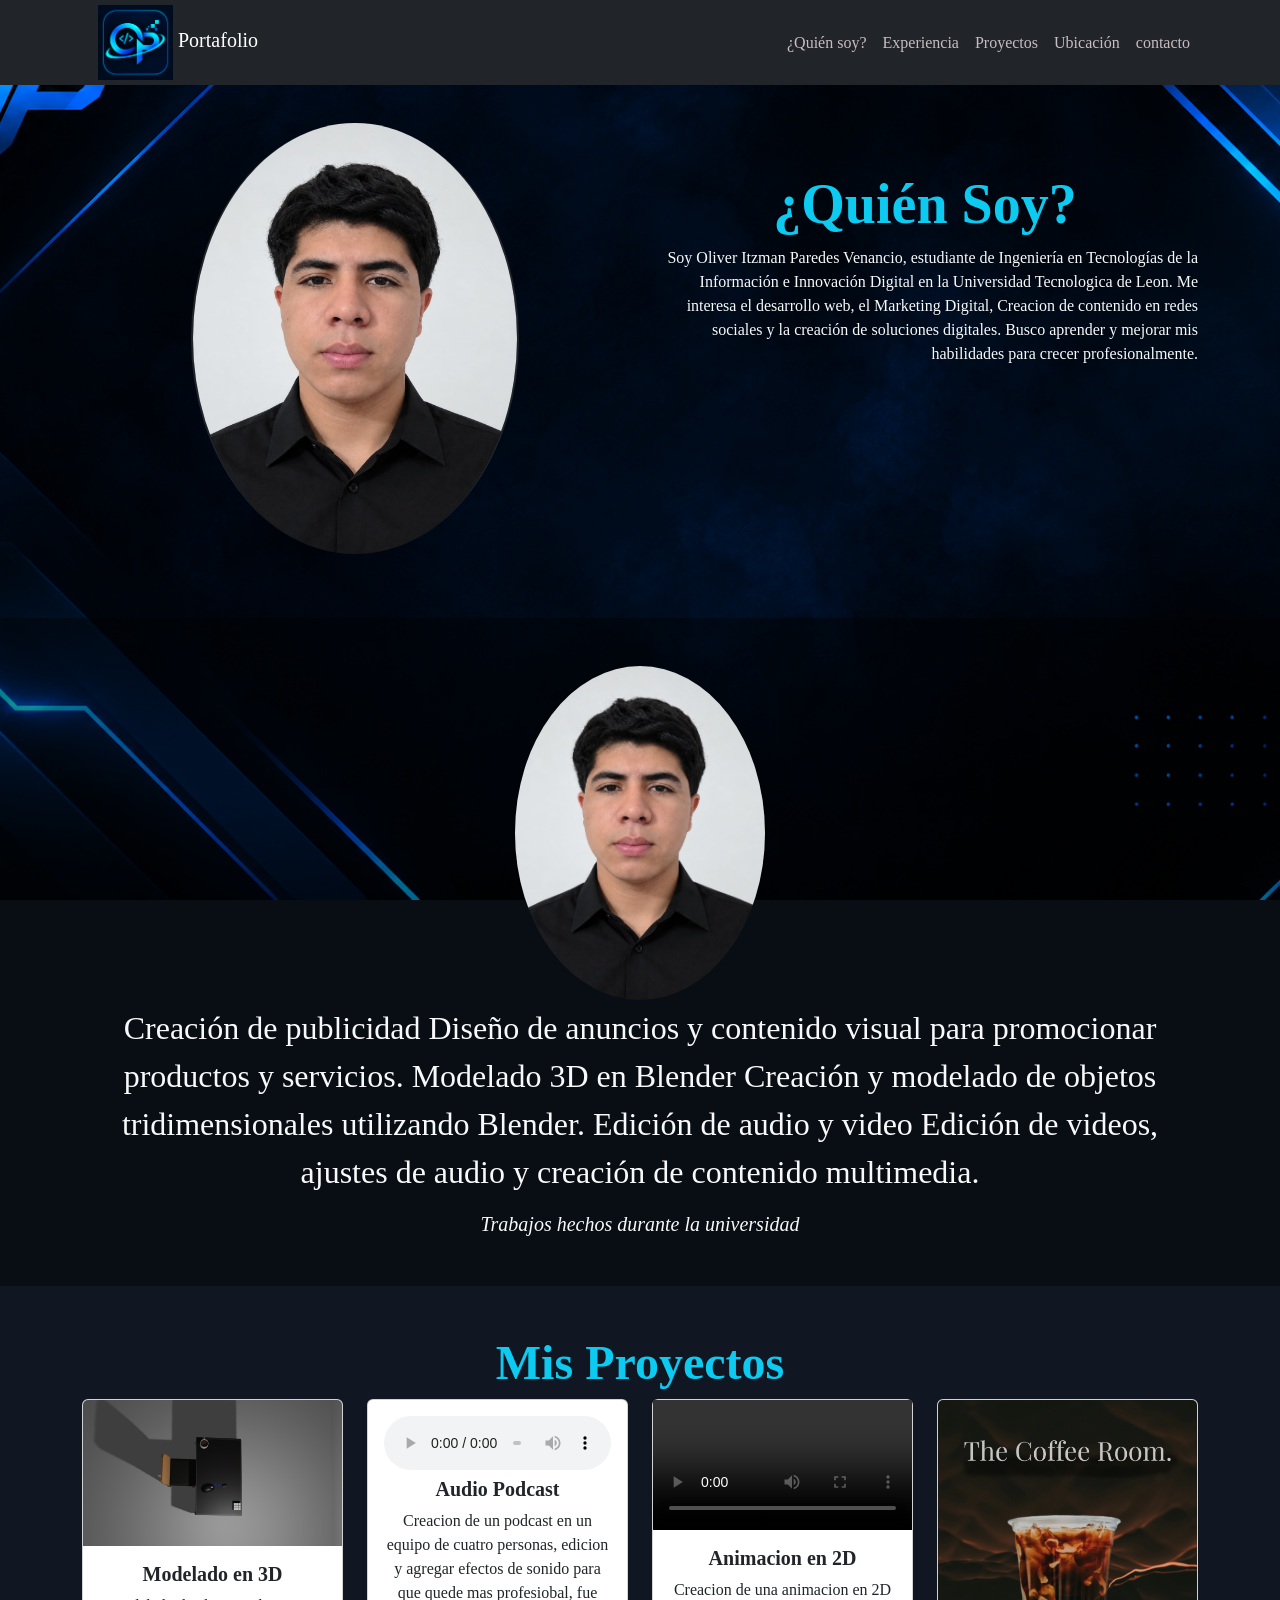
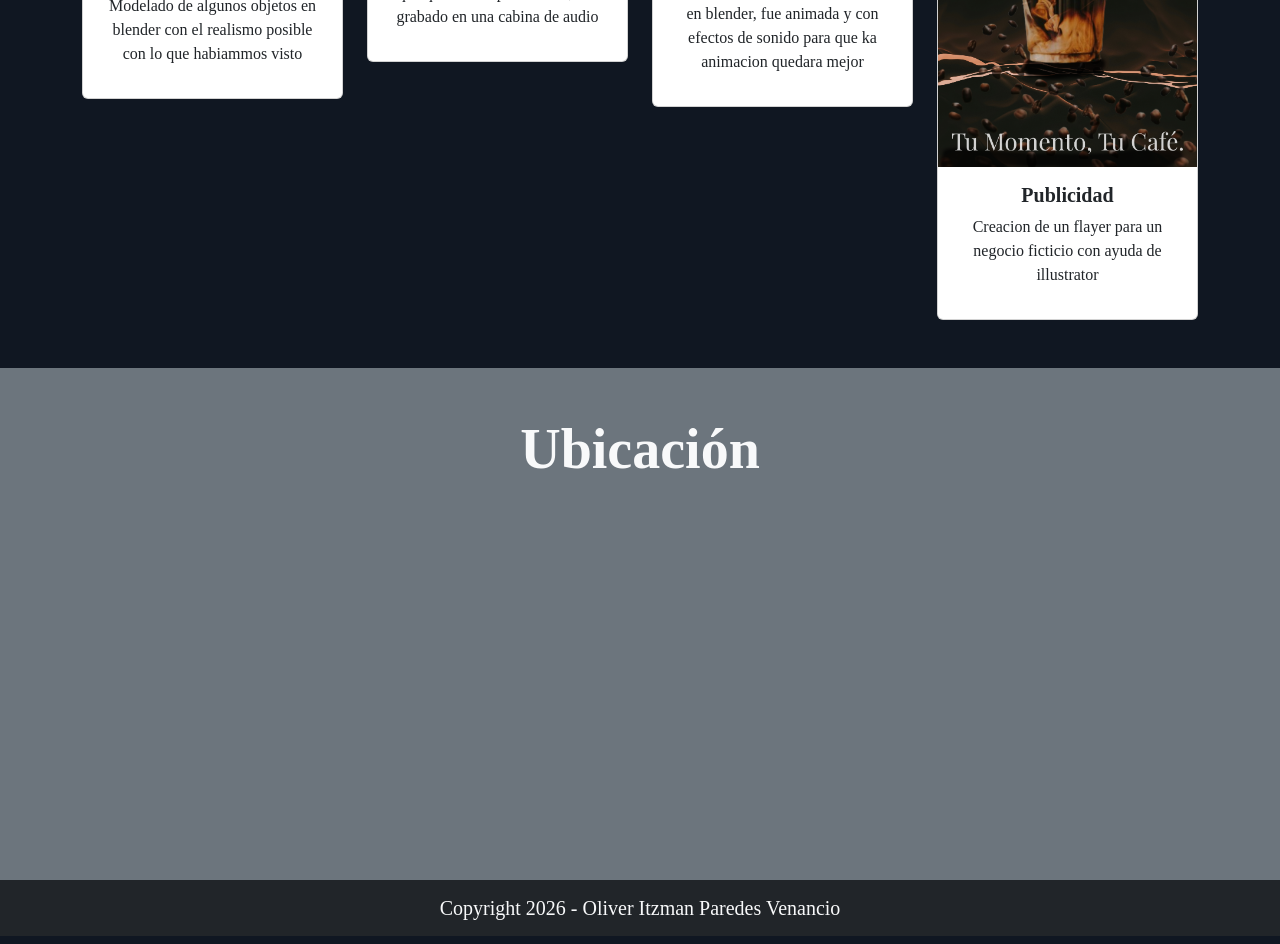
==== commit b1318ad5: "Update index.html with new content and structure" ====
--- a/index.html
+++ b/index.html
@@ -40,7 +40,7 @@
   
     <div class="row">
         <figure class="col-lg-6 col-md-10 offset-md-1 offset-lg-0">
-            <img src="imagenes/fotomia.jpeg" alt="Logo" class="img-fluid logo border-start border-end border-2 border-dark">
+            <img src="imagenes/fotomia.jpeg" alt="Logo" class="img-fluid logo border-start border-end border-2 border-dark rounded-circle">
         </figure>
 
        <article class="col-lg-6 col-md-10 offset-md-1 offset-lg-0 text-center text-lg-end pt-lg-5">
@@ -223,4 +223,4 @@
     <script src="js/bootstrap.bundle.min.js"></script>
     <script src="https://cdn.jsdelivr.net/npm/bootstrap@5.3.3/dist/js/bootstrap.bundle.min.js"></script>
 </body>
-</html>+</html>
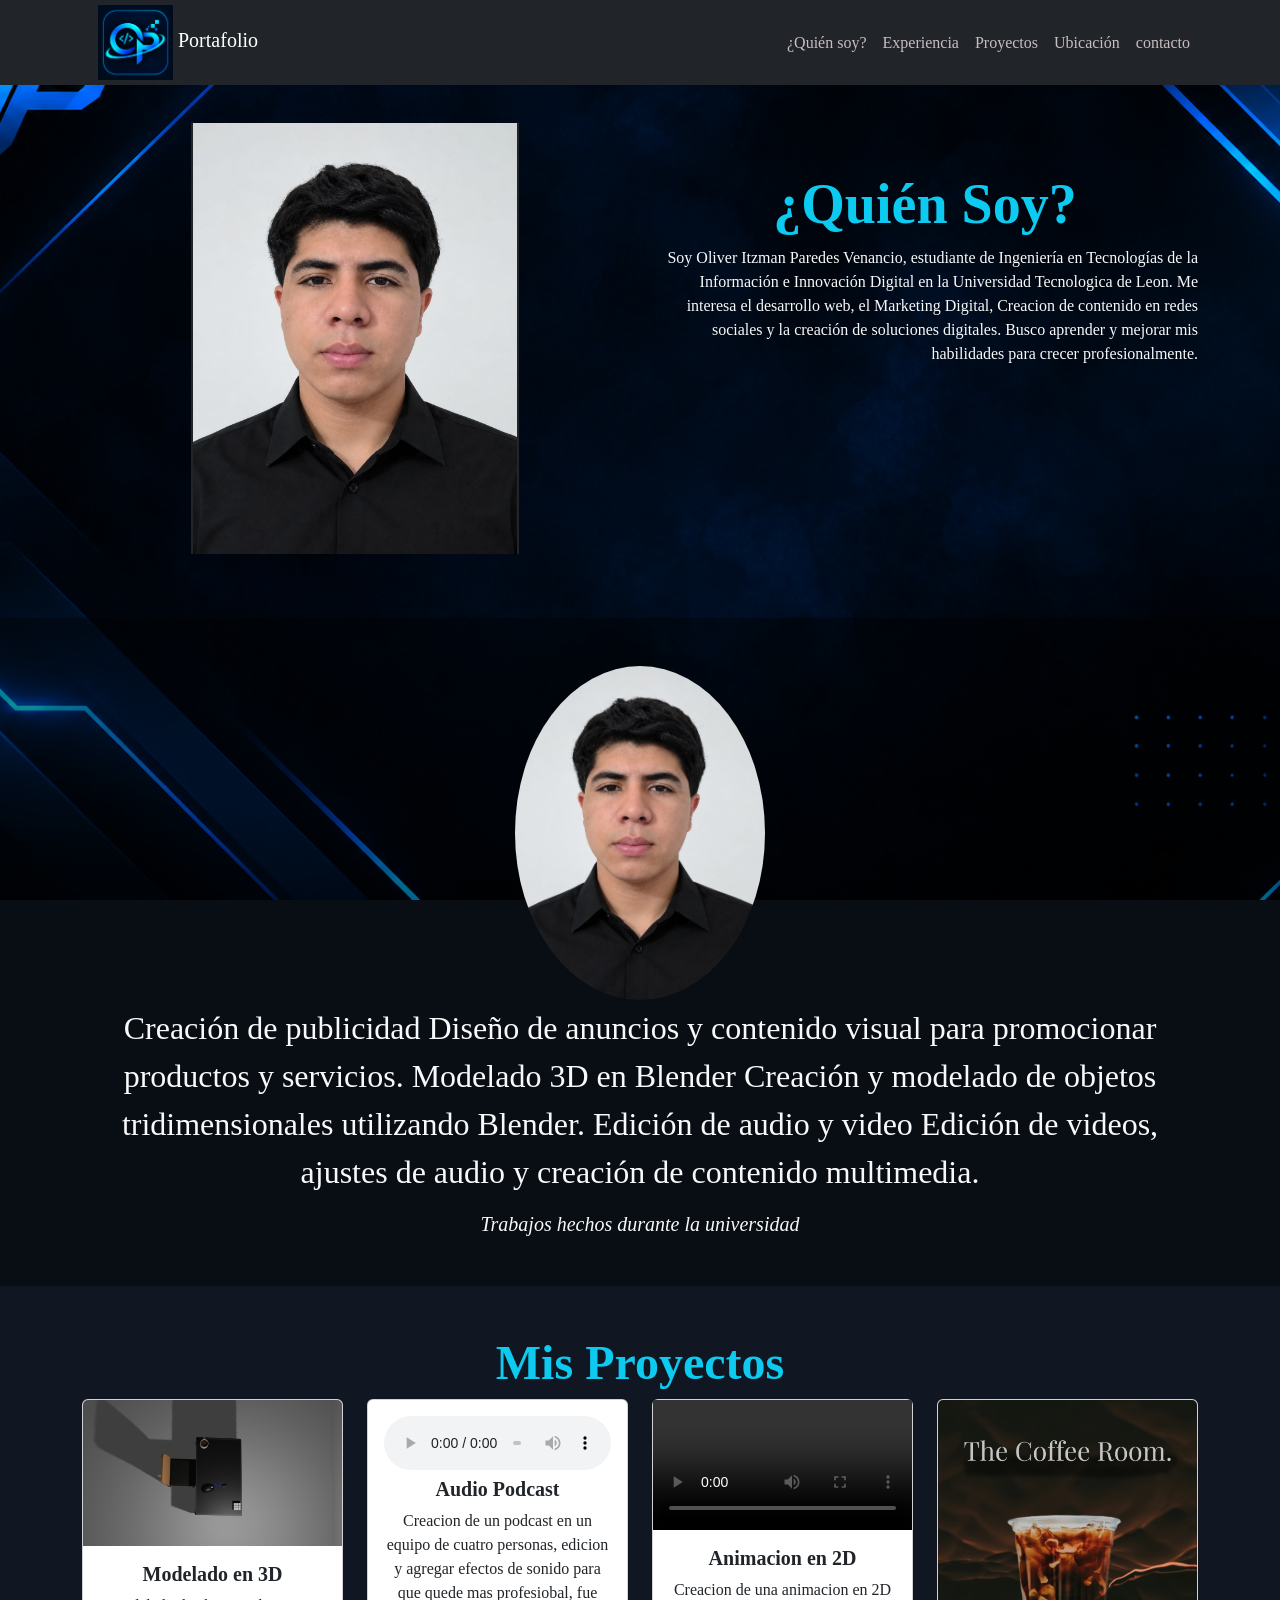
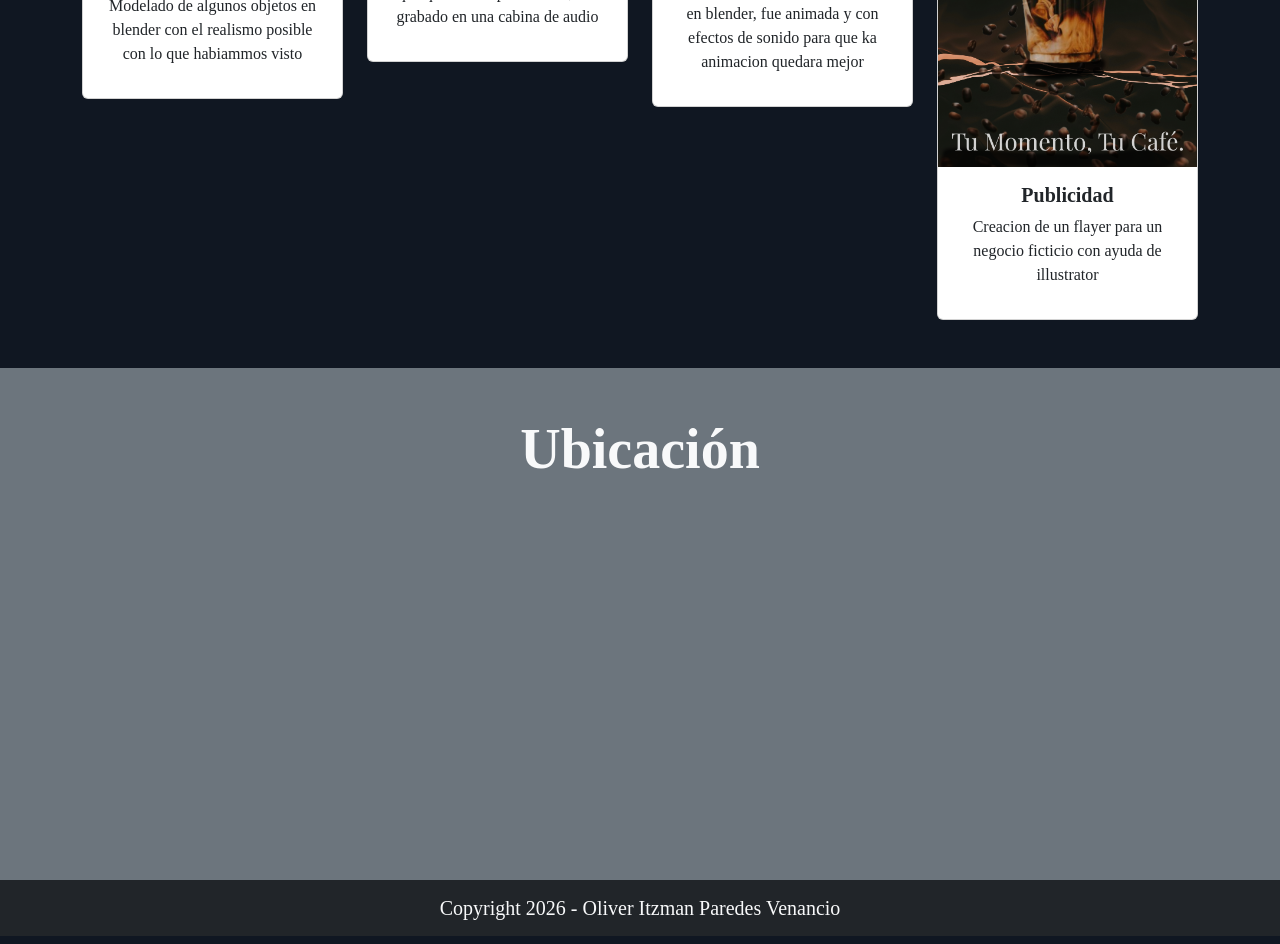
==== commit 254ddb58: "Add files via upload" ====
--- a/index.html
+++ b/index.html
@@ -40,7 +40,7 @@
   
     <div class="row">
         <figure class="col-lg-6 col-md-10 offset-md-1 offset-lg-0">
-            <img src="imagenes/fotomia.jpeg" alt="Logo" class="img-fluid logo border-start border-end border-2 border-dark rounded-circle">
+            <img src="imagenes/fotomia.jpeg" alt="Logo" class="img-fluid logo border-start border-end border-2 border-dark">
         </figure>
 
        <article class="col-lg-6 col-md-10 offset-md-1 offset-lg-0 text-center text-lg-end pt-lg-5">
@@ -223,4 +223,4 @@
     <script src="js/bootstrap.bundle.min.js"></script>
     <script src="https://cdn.jsdelivr.net/npm/bootstrap@5.3.3/dist/js/bootstrap.bundle.min.js"></script>
 </body>
-</html>
+</html>
